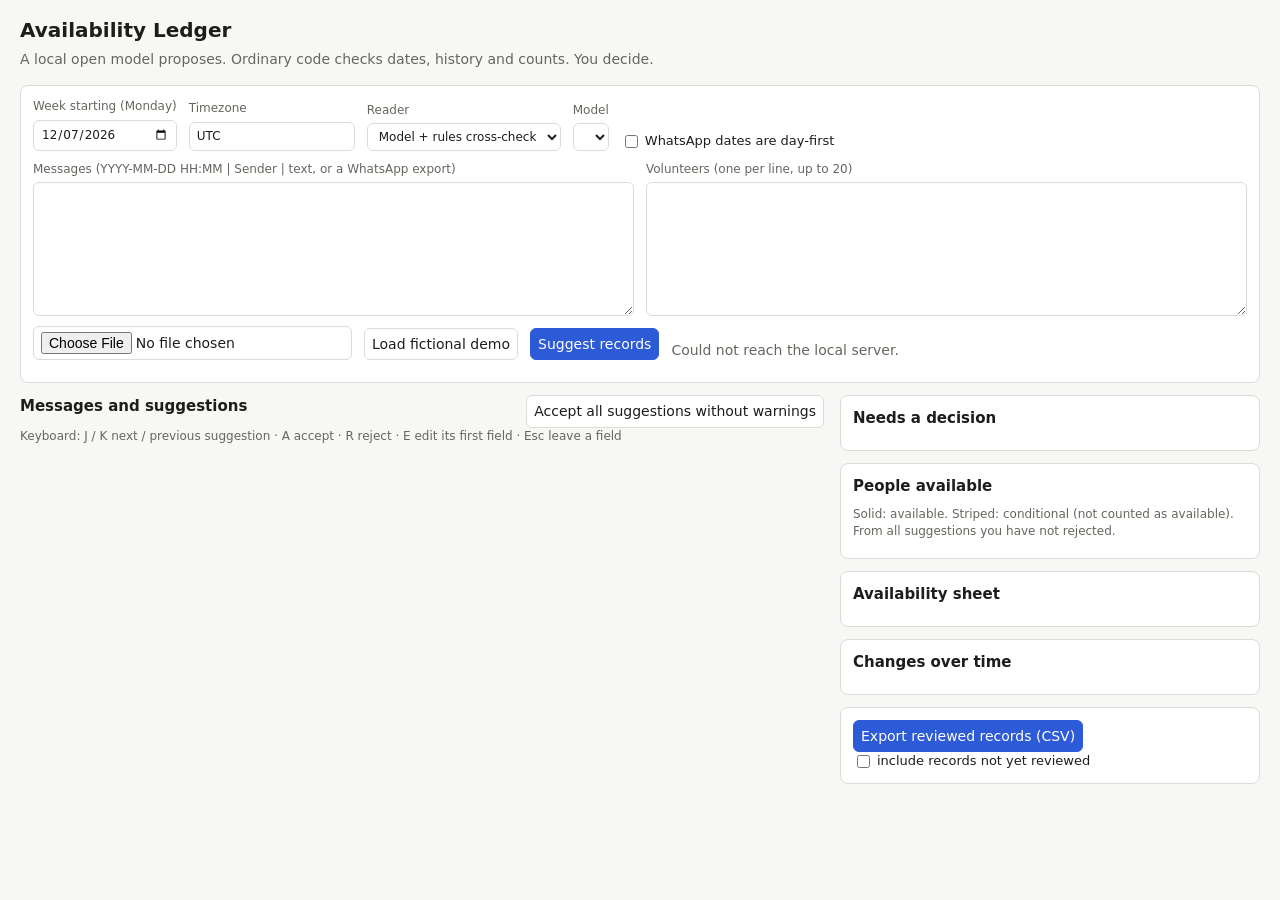
==== ui/index.html @ c76ad6bb "feat(ui): add review page with source quotes, chart, sheet, CSV export and keyboard review" ====
<!doctype html>
<html lang="en">
<head>
<meta charset="utf-8">
<meta name="viewport" content="width=device-width, initial-scale=1">
<title>Availability Ledger</title>
<link rel="icon" href="data:,">
<link rel="stylesheet" href="style.css">
</head>
<body>
<header>
  <h1>Availability Ledger</h1>
  <p>A local open model proposes. Ordinary code checks dates, history and counts. You decide.</p>
</header>

<section id="setup" class="panel">
  <div class="row">
    <label>Week starting (Monday) <input type="date" id="week"></label>
    <label>Timezone <input id="tz" value="America/New_York" size="20"></label>
    <label>Reader
      <select id="extractor">
        <option value="hybrid">Model + rules cross-check</option>
        <option value="model">Model only</option>
        <option value="rules">Rules only</option>
      </select>
    </label>
    <label>Model <select id="model"></select></label>
    <label class="check"><input type="checkbox" id="dayfirst"> WhatsApp dates are day-first</label>
  </div>
  <div class="row grow">
    <label class="grow">Messages (YYYY-MM-DD HH:MM | Sender | text, or a WhatsApp export)
      <textarea id="text" rows="7" spellcheck="false"></textarea></label>
    <label>Volunteers (one per line, up to 20)
      <textarea id="roster" rows="7" spellcheck="false"></textarea></label>
  </div>
  <div class="row">
    <input type="file" id="file" accept=".txt,.csv,text/plain">
    <button id="demo" type="button">Load fictional demo</button>
    <button id="run" type="button" class="primary">Suggest records</button>
    <span id="progress" role="status"></span>
  </div>
</section>

<main id="workspace" hidden>
  <section id="review">
    <div class="review-head">
      <h2>Messages and suggestions</h2>
      <button id="accept-clean" type="button">Accept all suggestions without warnings</button>
    </div>
    <p class="hint" id="keys">Keyboard: J / K next / previous suggestion · A accept · R reject · E edit its first field · Esc leave a field</p>
    <div id="rows"></div>
  </section>
  <aside id="summary">
    <section class="panel">
      <h2>Needs a decision</h2>
      <ul id="issues"></ul>
    </section>
    <section class="panel">
      <h2>People available</h2>
      <p class="hint">Solid: available. Striped: conditional (not counted as available). From all suggestions you have not rejected.</p>
      <div id="chart"></div>
    </section>
    <section class="panel">
      <h2>Availability sheet</h2>
      <div id="sheet"></div>
    </section>
    <section class="panel">
      <h2>Changes over time</h2>
      <ul id="changes"></ul>
    </section>
    <section class="panel">
      <button id="export" type="button" class="primary">Export reviewed records (CSV)</button>
      <label class="check"><input type="checkbox" id="include-pending"> include records not yet reviewed</label>
    </section>
  </aside>
</main>
<script src="app.js"></script>
</body>
</html>
---- ui/style.css ----
:root {
  --bg: #f7f7f5; --panel: #ffffff; --text: #1d1d1b; --muted: #66665f; --line: #dcdcd6;
  --ok: #1f7a4d; --ok-bg: #e3f3ea; --maybe: #9a6400; --maybe-bg: #fdf0d8;
  --no: #a1312a; --no-bg: #f9e3e1; --warn-bg: #fff4c2; --accent: #2d5bd7; --mark: #fff1a8;
}
@media (prefers-color-scheme: dark) {
  :root:not([data-theme="light"]) {
    --bg: #161615; --panel: #20201e; --text: #ececea; --muted: #a3a39c; --line: #3a3a36;
    --ok: #6cd39c; --ok-bg: #1d3a2b; --maybe: #f0b44c; --maybe-bg: #3d2f12;
    --no: #f08a82; --no-bg: #3d1d1a; --warn-bg: #3d3712; --accent: #8aa8ff; --mark: #5a4e10;
  }
}
* { box-sizing: border-box; }
body { margin: 0; background: var(--bg); color: var(--text); font: 14px/1.45 system-ui, -apple-system, sans-serif; }
header { padding: 16px 20px 4px; }
header h1 { margin: 0; font-size: 20px; }
header p { margin: 4px 0 0; color: var(--muted); }
h2 { font-size: 15px; margin: 0 0 8px; }
.panel { background: var(--panel); border: 1px solid var(--line); border-radius: 8px; padding: 12px; margin: 12px 20px; }
#summary .panel { margin: 0 0 12px; }
.row { display: flex; flex-wrap: wrap; gap: 12px; align-items: end; margin-bottom: 10px; }
.row.grow > label { flex: 1 1 260px; }
label { display: flex; flex-direction: column; gap: 4px; color: var(--muted); font-size: 12px; }
label.check { flex-direction: row; align-items: center; color: var(--text); font-size: 13px; }
input, select, textarea, button { font: inherit; color: var(--text); background: var(--panel); border: 1px solid var(--line); border-radius: 6px; padding: 5px 7px; }
textarea { width: 100%; font-family: ui-monospace, Menlo, monospace; font-size: 12px; }
button { cursor: pointer; }
button.primary { background: var(--accent); color: #fff; border-color: var(--accent); }
#progress { color: var(--muted); }
main { display: grid; grid-template-columns: minmax(0, 1fr) minmax(320px, 420px); gap: 16px; padding: 0 20px 40px; }
@media (max-width: 900px) { main { grid-template-columns: 1fr; } }
.review-head { display: flex; justify-content: space-between; align-items: center; gap: 8px; flex-wrap: wrap; }
.msgrow { display: grid; grid-template-columns: minmax(0, 2fr) minmax(0, 3fr); gap: 10px; border-top: 1px solid var(--line); padding: 10px 0; }
@media (max-width: 700px) { .msgrow { grid-template-columns: 1fr; } }
.msg { background: var(--panel); border: 1px solid var(--line); border-radius: 8px; padding: 8px 10px; align-self: start; }
.msg .meta { color: var(--muted); font-size: 12px; }
.msg .body { white-space: pre-wrap; overflow-wrap: anywhere; }
.msg mark { background: var(--mark); color: inherit; border-radius: 3px; padding: 0 1px; }
.cards { display: flex; flex-direction: column; gap: 8px; }
.card { background: var(--panel); border: 1px solid var(--line); border-left: 4px solid var(--line); border-radius: 8px; padding: 8px 10px; }
.card.available { border-left-color: var(--ok); }
.card.conditional { border-left-color: var(--maybe); }
.card.unavailable { border-left-color: var(--no); }
.card.accepted { box-shadow: inset 0 0 0 1px var(--ok); }
.card.rejected, .card.dropped { opacity: 0.55; }
.card.current { outline: 3px solid var(--accent); outline-offset: 2px; }
.msgrow.duplicate .msg { opacity: 0.55; }
.card .fields { display: flex; flex-wrap: wrap; gap: 8px; align-items: end; }
.card .days { display: flex; gap: 4px; flex-wrap: wrap; }
.card .days label { flex-direction: row; align-items: center; gap: 2px; font-size: 12px; color: var(--text); border: 1px solid var(--line); border-radius: 5px; padding: 2px 5px; }
.card .actions { display: flex; gap: 6px; margin-top: 6px; flex-wrap: wrap; align-items: center; }
.badges { display: flex; flex-wrap: wrap; gap: 4px; margin: 6px 0 0; }
.badge { font-size: 11px; border-radius: 10px; padding: 1px 7px; background: var(--warn-bg); }
.badge.info { background: transparent; border: 1px solid var(--line); color: var(--muted); }
.excerpt { font-size: 12px; color: var(--muted); margin-top: 4px; }
.none { color: var(--muted); font-size: 13px; }
#issues, #changes { margin: 0; padding-left: 18px; }
#issues li, #changes li { margin-bottom: 4px; }
#issues a { color: var(--accent); }
.hint { color: var(--muted); font-size: 12px; margin: 0 0 6px; }
table.sheet { border-collapse: collapse; width: 100%; font-size: 12px; }
table.sheet th, table.sheet td { border: 1px solid var(--line); padding: 3px 4px; vertical-align: top; text-align: left; }
.seg { display: block; border-radius: 4px; padding: 0 3px; margin-bottom: 2px; white-space: nowrap; }
.seg.available { background: var(--ok-bg); color: var(--ok); }
.seg.conditional { background: var(--maybe-bg); color: var(--maybe); }
.seg.review { outline: 2px dashed var(--maybe); }
#chart svg { width: 100%; height: auto; display: block; }
#chart .a { fill: var(--ok); }
#chart .c { fill: url(#hatch); }
#chart .axis { fill: var(--muted); font-size: 9px; }
#chart line { stroke: var(--line); }
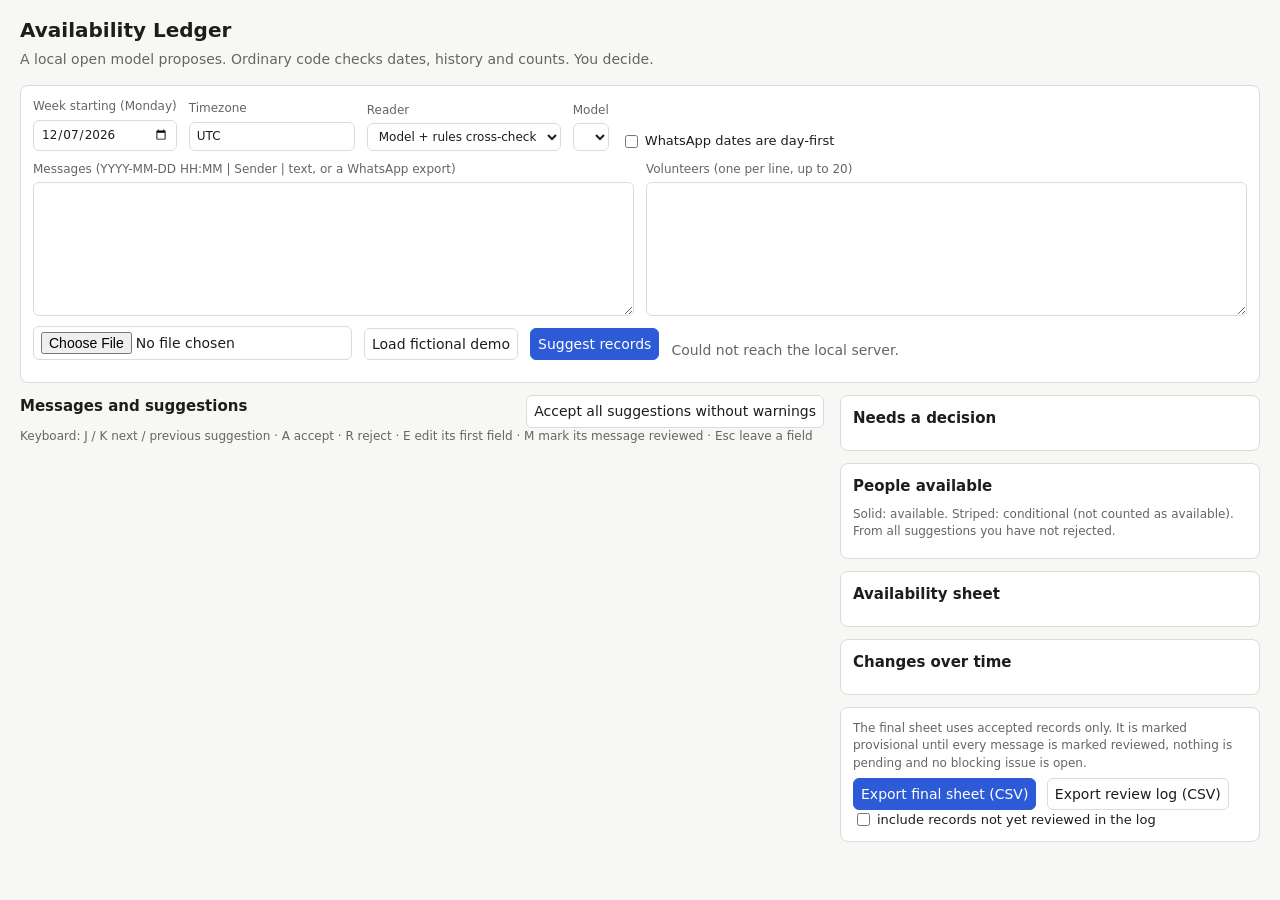
==== commit c1a47977: "feat(ui): final export endpoint, explicit message review, safe reruns and browser regression" ====
--- a/ui/index.html
+++ b/ui/index.html
@@ -47,7 +47,8 @@
       <h2>Messages and suggestions</h2>
       <button id="accept-clean" type="button">Accept all suggestions without warnings</button>
     </div>
-    <p class="hint" id="keys">Keyboard: J / K next / previous suggestion · A accept · R reject · E edit its first field · Esc leave a field</p>
+    <p class="hint" id="keys">Keyboard: J / K next / previous suggestion · A accept · R reject · E edit its first field · M mark its message reviewed · Esc leave a field</p>
+    <p class="hint" id="review-state" role="status"></p>
     <div id="rows"></div>
   </section>
   <aside id="summary">
@@ -69,8 +70,10 @@
       <ul id="changes"></ul>
     </section>
     <section class="panel">
-      <button id="export" type="button" class="primary">Export reviewed records (CSV)</button>
-      <label class="check"><input type="checkbox" id="include-pending"> include records not yet reviewed</label>
+      <p class="hint">The final sheet uses accepted records only. It is marked provisional until every message is marked reviewed, nothing is pending and no blocking issue is open.</p>
+      <button id="export-final" type="button" class="primary">Export final sheet (CSV)</button>
+      <button id="export" type="button">Export review log (CSV)</button>
+      <label class="check"><input type="checkbox" id="include-pending"> include records not yet reviewed in the log</label>
     </section>
   </aside>
 </main>
--- a/ui/style.css
+++ b/ui/style.css
@@ -45,6 +45,9 @@
 .card.rejected, .card.dropped { opacity: 0.55; }
 .card.current { outline: 3px solid var(--accent); outline-offset: 2px; }
 .msgrow.duplicate .msg { opacity: 0.55; }
+.msg-actions { display: flex; gap: 6px; flex-wrap: wrap; margin-top: 8px; }
+.msgrow.reviewed .msg { border-color: var(--ok); }
+#summary .panel button + button { margin-left: 6px; }
 .card .fields { display: flex; flex-wrap: wrap; gap: 8px; align-items: end; }
 .card .days { display: flex; gap: 4px; flex-wrap: wrap; }
 .card .days label { flex-direction: row; align-items: center; gap: 2px; font-size: 12px; color: var(--text); border: 1px solid var(--line); border-radius: 5px; padding: 2px 5px; }
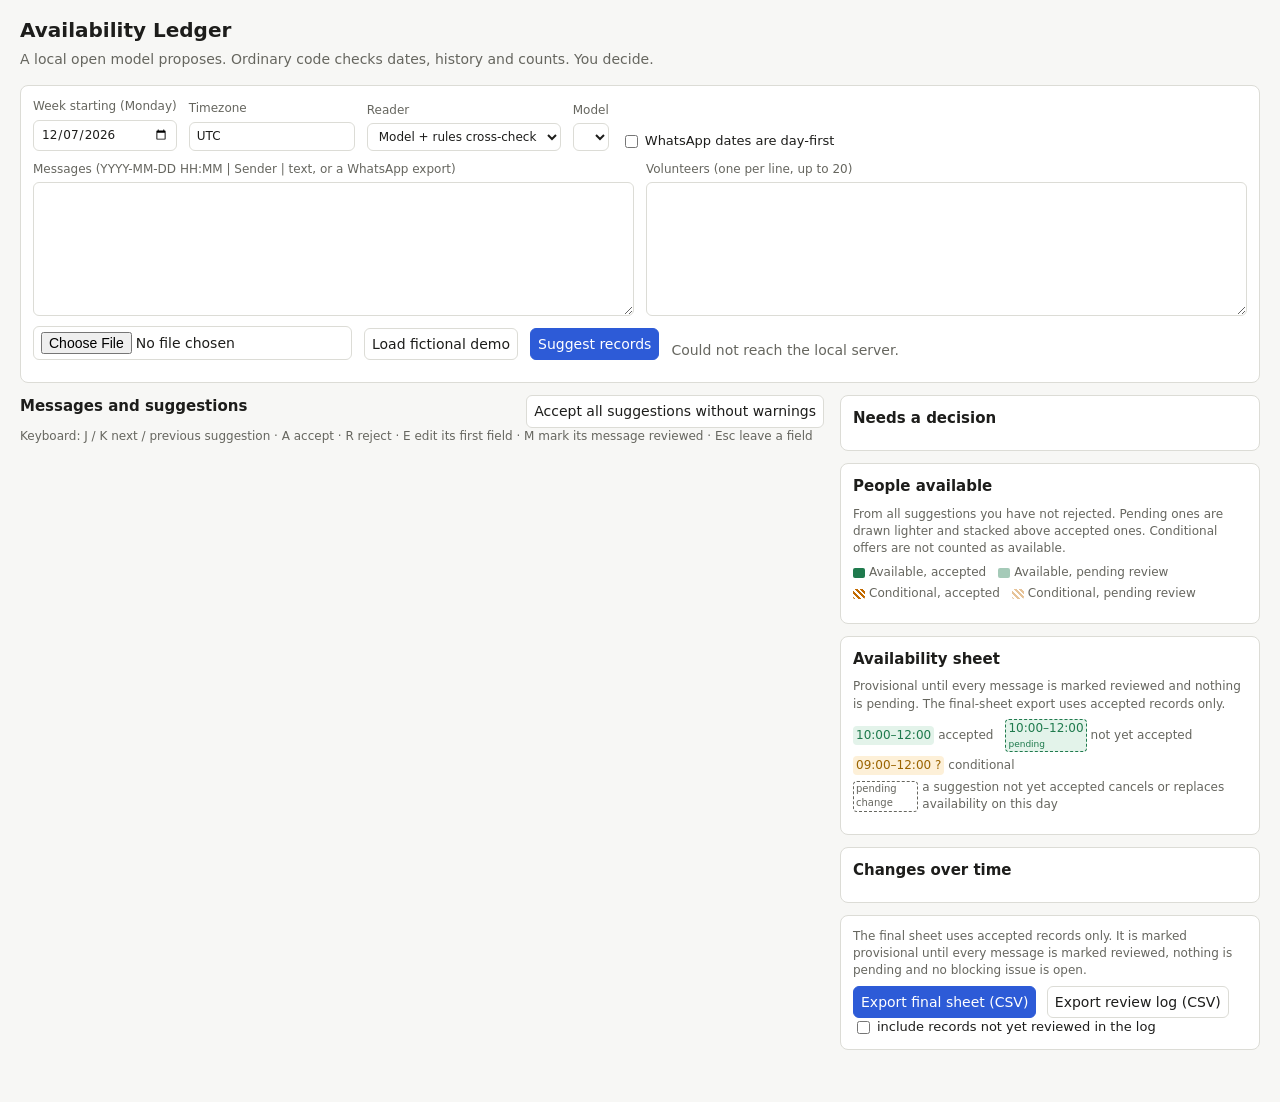
==== commit cc0e4595: "feat(ui): mark provisional vs accepted availability and fit the sheet at any width (UI-05, UI-01)" ====
--- a/ui/index.html
+++ b/ui/index.html
@@ -57,12 +57,23 @@
       <ul id="issues"></ul>
     </section>
     <section class="panel">
-      <h2>People available</h2>
-      <p class="hint">Solid: available. Striped: conditional (not counted as available). From all suggestions you have not rejected.</p>
+      <h2 id="chart-title">People available</h2>
+      <p class="hint">From all suggestions you have not rejected. Pending ones are drawn lighter and stacked above accepted ones. Conditional offers are not counted as available.</p>
+      <div id="chart-legend" class="legend">
+        <span><i class="sw acc-a"></i>Available, accepted</span><span><i class="sw pen-a"></i>Available, pending review</span>
+        <span><i class="sw acc-c"></i>Conditional, accepted</span><span><i class="sw pen-c"></i>Conditional, pending review</span>
+      </div>
       <div id="chart"></div>
     </section>
     <section class="panel">
-      <h2>Availability sheet</h2>
+      <h2 id="sheet-title">Availability sheet</h2>
+      <p class="hint">Provisional until every message is marked reviewed and nothing is pending. The final-sheet export uses accepted records only.</p>
+      <div id="sheet-legend" class="legend">
+        <span><span class="seg available">10:00–12:00</span> accepted</span>
+        <span><span class="seg available pending">10:00–12:00<small>pending</small></span> not yet accepted</span>
+        <span><span class="seg conditional">09:00–12:00 ?</span> conditional</span>
+        <span><span class="pending-change">pending change</span> a suggestion not yet accepted cancels or replaces availability on this day</span>
+      </div>
       <div id="sheet"></div>
     </section>
     <section class="panel">
--- a/ui/style.css
+++ b/ui/style.css
@@ -2,12 +2,14 @@
   --bg: #f7f7f5; --panel: #ffffff; --text: #1d1d1b; --muted: #66665f; --line: #dcdcd6;
   --ok: #1f7a4d; --ok-bg: #e3f3ea; --maybe: #9a6400; --maybe-bg: #fdf0d8;
   --no: #a1312a; --no-bg: #f9e3e1; --warn-bg: #fff4c2; --accent: #2d5bd7; --mark: #fff1a8;
+  --chart-ok: #1f7a4d; --chart-maybe: #c26a00;  /* chart-only pair, validated for colour-blind separation */
 }
 @media (prefers-color-scheme: dark) {
   :root:not([data-theme="light"]) {
     --bg: #161615; --panel: #20201e; --text: #ececea; --muted: #a3a39c; --line: #3a3a36;
     --ok: #6cd39c; --ok-bg: #1d3a2b; --maybe: #f0b44c; --maybe-bg: #3d2f12;
     --no: #f08a82; --no-bg: #3d1d1a; --warn-bg: #3d3712; --accent: #8aa8ff; --mark: #5a4e10;
+    --chart-ok: #2f9a63; --chart-maybe: #c98420;
   }
 }
 * { box-sizing: border-box; }
@@ -47,6 +49,8 @@
 .msgrow.duplicate .msg { opacity: 0.55; }
 .msg-actions { display: flex; gap: 6px; flex-wrap: wrap; margin-top: 8px; }
 .msgrow.reviewed .msg { border-color: var(--ok); }
+.msgrow.failed .msg { border-color: var(--maybe); }
+.failure { background: var(--warn-bg); border-radius: 6px; padding: 6px 8px; font-size: 13px; }
 #summary .panel button + button { margin-left: 6px; }
 .card .fields { display: flex; flex-wrap: wrap; gap: 8px; align-items: end; }
 .card .days { display: flex; gap: 4px; flex-wrap: wrap; }
@@ -61,14 +65,43 @@
 #issues li, #changes li { margin-bottom: 4px; }
 #issues a { color: var(--accent); }
 .hint { color: var(--muted); font-size: 12px; margin: 0 0 6px; }
-table.sheet { border-collapse: collapse; width: 100%; font-size: 12px; }
-table.sheet th, table.sheet td { border: 1px solid var(--line); padding: 3px 4px; vertical-align: top; text-align: left; }
-.seg { display: block; border-radius: 4px; padding: 0 3px; margin-bottom: 2px; white-space: nowrap; }
+#sheet { container-type: inline-size; }
+table.sheet { border-collapse: collapse; width: 100%; table-layout: fixed; font-size: 11px; }
+table.sheet th, table.sheet td { border: 1px solid var(--line); padding: 2px; vertical-align: top; text-align: left; overflow-wrap: anywhere; }
+table.sheet th:first-child { width: 17%; }
+table.sheet .seg small, table.sheet .pending-change { overflow-wrap: normal; }  /* labels wrap between words only */
+.seg { display: block; border-radius: 4px; padding: 0 2px; margin-bottom: 2px; border: 1px solid transparent; }
+.seg .t { white-space: nowrap; }  /* a time never splits; the range may wrap before the dash */
+.seg.pending { background: transparent; border: 1px dashed currentColor; }
+.seg small { display: block; font-size: 9px; }
+/* Narrow sheet (phones): one card per volunteer, listing only the days that have something. */
+@container (max-width: 360px) {
+  table.sheet, table.sheet tbody, table.sheet tr, table.sheet td { display: block; width: auto; }
+  table.sheet tr:first-child { display: none; }
+  table.sheet tr { border: 1px solid var(--line); border-radius: 6px; margin-bottom: 6px; padding: 4px 6px; }
+  table.sheet td { border: 0; padding: 1px 0; font-size: 12px; }
+  table.sheet td:first-child { font-weight: 600; width: auto; }
+  table.sheet td.empty { display: none; }
+  table.sheet td[data-day]::before { content: attr(data-day); color: var(--muted); display: inline-block; width: 4.5em; vertical-align: top; }
+  table.sheet td .seg, table.sheet td .pending-change { display: inline-block; margin: 0 4px 2px 0; }
+  table.sheet .seg small { display: inline; margin-left: 4px; }
+}
+.pending-change { display: block; font-size: 10px; color: var(--muted); border: 1px dashed var(--muted); border-radius: 4px; padding: 0 2px; }
+.legend { display: flex; flex-wrap: wrap; gap: 4px 12px; align-items: center; font-size: 12px; color: var(--muted); margin: 0 0 8px; }
+.legend > span { display: inline-flex; align-items: center; gap: 4px; }
+.legend .seg, .legend .pending-change { display: inline-block; margin: 0; }
+.sw { display: inline-block; width: 12px; height: 10px; border-radius: 2px; }
+.sw.acc-a { background: var(--chart-ok); }
+.sw.pen-a { background: var(--chart-ok); opacity: 0.4; }
+.sw.acc-c, .sw.pen-c { background: repeating-linear-gradient(45deg, var(--chart-maybe) 0 2px, transparent 2px 4px); }
+.sw.pen-c { opacity: 0.4; }
 .seg.available { background: var(--ok-bg); color: var(--ok); }
 .seg.conditional { background: var(--maybe-bg); color: var(--maybe); }
 .seg.review { outline: 2px dashed var(--maybe); }
 #chart svg { width: 100%; height: auto; display: block; }
-#chart .a { fill: var(--ok); }
-#chart .c { fill: url(#hatch); }
+#chart .acc-a { fill: var(--chart-ok); }
+#chart .pen-a { fill: var(--chart-ok); opacity: 0.4; }
+#chart .acc-c { fill: url(#hatch); }
+#chart .pen-c { fill: url(#hatch); opacity: 0.4; }
 #chart .axis { fill: var(--muted); font-size: 9px; }
 #chart line { stroke: var(--line); }
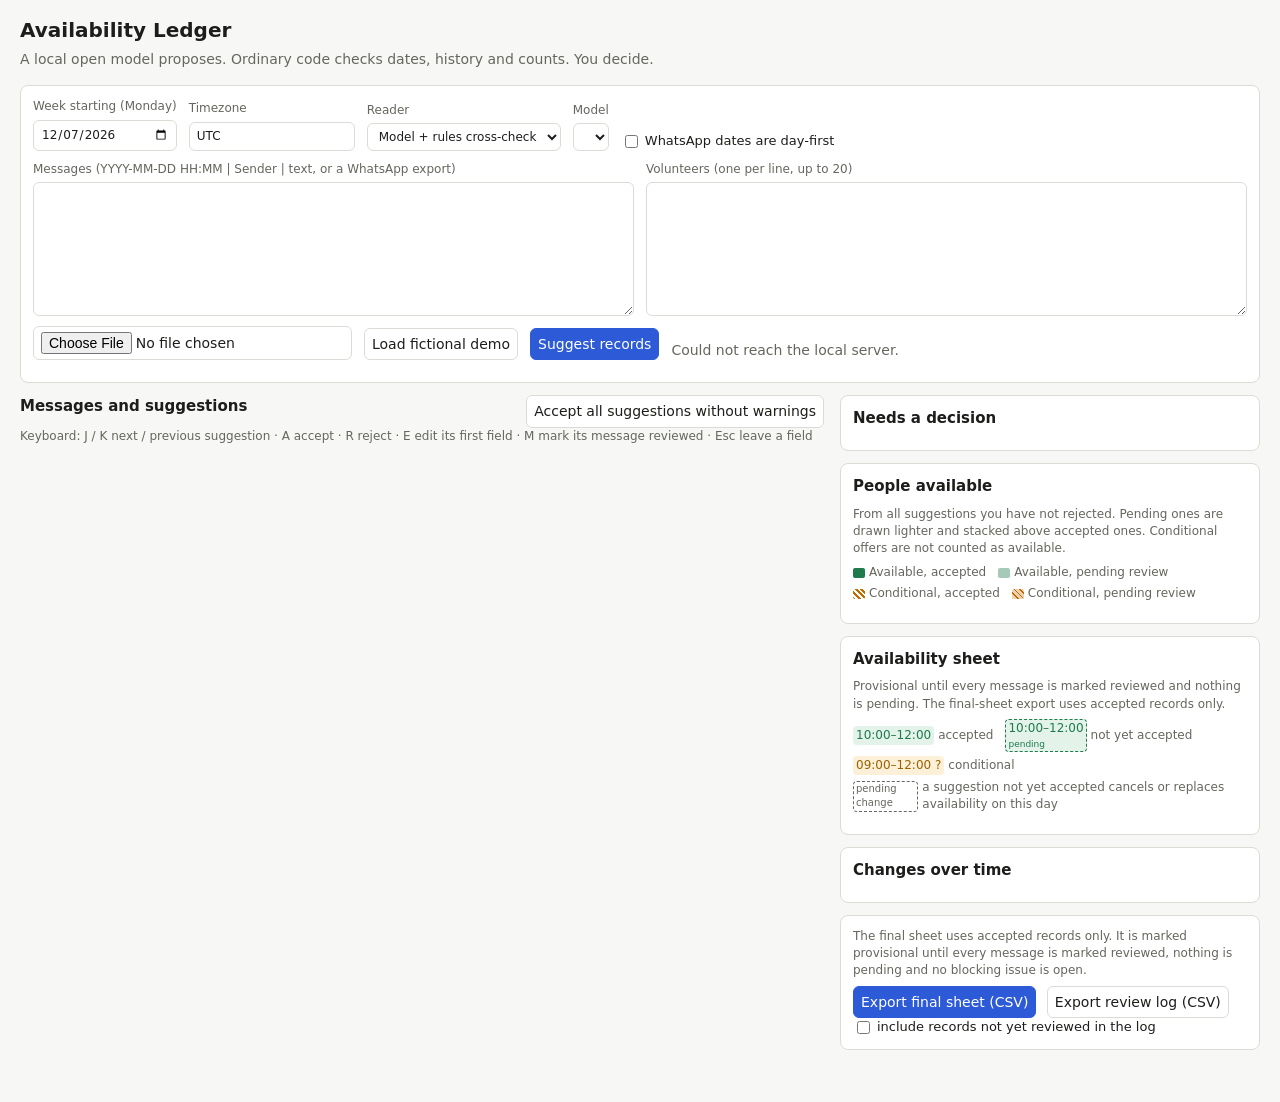
==== commit 96fdfa7a: "feat(demo): read-only hosted replay with saved Gemma outputs (DEP-02, Render)" ====
--- a/ui/index.html
+++ b/ui/index.html
@@ -8,6 +8,8 @@
 <link rel="stylesheet" href="style.css">
 </head>
 <body>
+<div id="replay-banner" class="banner" role="note" hidden>Replay: fictional messages and saved Gemma 4 outputs. To use your own messages,
+  <a href="https://github.com/bipul724/availability-ledger" target="_blank" rel="noopener">run it locally</a> — nothing leaves your machine.</div>
 <header>
   <h1>Availability Ledger</h1>
   <p>A local open model proposes. Ordinary code checks dates, history and counts. You decide.</p>
@@ -25,17 +27,17 @@
       </select>
     </label>
     <label>Model <select id="model"></select></label>
-    <label class="check"><input type="checkbox" id="dayfirst"> WhatsApp dates are day-first</label>
+    <label class="check local-only"><input type="checkbox" id="dayfirst"> WhatsApp dates are day-first</label>
   </div>
-  <div class="row grow">
+  <div class="row grow local-only">
     <label class="grow">Messages (YYYY-MM-DD HH:MM | Sender | text, or a WhatsApp export)
       <textarea id="text" rows="7" spellcheck="false"></textarea></label>
     <label>Volunteers (one per line, up to 20)
       <textarea id="roster" rows="7" spellcheck="false"></textarea></label>
   </div>
   <div class="row">
-    <input type="file" id="file" accept=".txt,.csv,text/plain">
-    <button id="demo" type="button">Load fictional demo</button>
+    <input type="file" id="file" class="local-only" accept=".txt,.csv,text/plain">
+    <button id="demo" type="button" class="local-only">Load fictional demo</button>
     <button id="run" type="button" class="primary">Suggest records</button>
     <span id="progress" role="status"></span>
   </div>
--- a/ui/style.css
+++ b/ui/style.css
@@ -15,6 +15,10 @@
 * { box-sizing: border-box; }
 body { margin: 0; background: var(--bg); color: var(--text); font: 14px/1.45 system-ui, -apple-system, sans-serif; }
 header { padding: 16px 20px 4px; }
+.banner { position: sticky; top: 0; z-index: 10; padding: 8px 20px; background: var(--warn-bg); border-bottom: 1px solid var(--line); font-size: 13px; }
+.banner a { color: var(--accent); }
+.demo .local-only { display: none; }  /* hosted replay (DEP-02): no pasted or uploaded messages */
+input:disabled { color: var(--muted); }
 header h1 { margin: 0; font-size: 20px; }
 header p { margin: 4px 0 0; color: var(--muted); }
 h2 { font-size: 15px; margin: 0 0 8px; }
@@ -93,8 +97,9 @@
 .sw { display: inline-block; width: 12px; height: 10px; border-radius: 2px; }
 .sw.acc-a { background: var(--chart-ok); }
 .sw.pen-a { background: var(--chart-ok); opacity: 0.4; }
-.sw.acc-c, .sw.pen-c { background: repeating-linear-gradient(45deg, var(--chart-maybe) 0 2px, transparent 2px 4px); }
-.sw.pen-c { opacity: 0.4; }
+.sw.acc-c { background: repeating-linear-gradient(45deg, var(--chart-maybe) 0 2px, transparent 2px 4px); }
+.sw.pen-c { background: repeating-linear-gradient(45deg, var(--chart-maybe) 0 1px, transparent 1px 4px),
+  color-mix(in srgb, var(--chart-maybe) 30%, transparent); }
 .seg.available { background: var(--ok-bg); color: var(--ok); }
 .seg.conditional { background: var(--maybe-bg); color: var(--maybe); }
 .seg.review { outline: 2px dashed var(--maybe); }
@@ -102,6 +107,6 @@
 #chart .acc-a { fill: var(--chart-ok); }
 #chart .pen-a { fill: var(--chart-ok); opacity: 0.4; }
 #chart .acc-c { fill: url(#hatch); }
-#chart .pen-c { fill: url(#hatch); opacity: 0.4; }
+#chart .pen-c { fill: url(#hatch-pending); }  /* tint + thin full-strength stripes: visible in both modes (UI-07) */
 #chart .axis { fill: var(--muted); font-size: 9px; }
-#chart line { stroke: var(--line); }
+#chart line.grid { stroke: var(--line); }  /* gridlines only; the hatch patterns colour their own stripes */
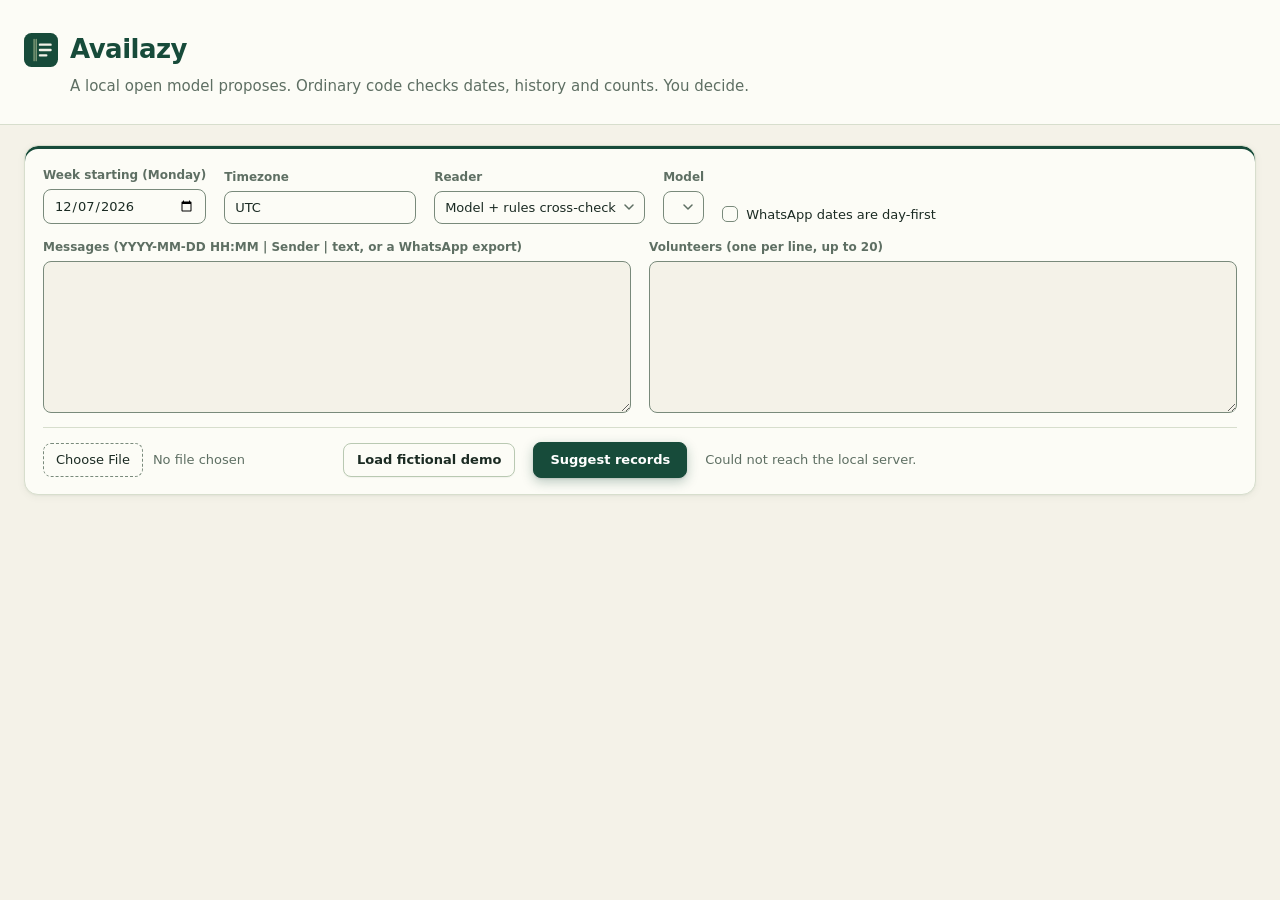
==== commit 2a470b40: "made the landing page , docs page and the main app page" ====
--- a/ui/index.html
+++ b/ui/index.html
@@ -3,15 +3,16 @@
 <head>
 <meta charset="utf-8">
 <meta name="viewport" content="width=device-width, initial-scale=1">
-<title>Availability Ledger</title>
-<link rel="icon" href="data:,">
+<title>Availazy</title>
+<meta name="theme-color" content="#f4f2e8">
+<link rel="icon" href="data:image/svg+xml,%3Csvg xmlns='http://www.w3.org/2000/svg' viewBox='0 0 32 32'%3E%3Crect width='32' height='32' rx='7' fill='%23174b3a'/%3E%3Cpath d='M9.5 6v20M11.5 6v20' stroke='%238aa47f' stroke-width='1.2'/%3E%3Cpath d='M15 11h10M15 16h10M15 21h6' stroke='%23f4f2e8' stroke-width='2.2' stroke-linecap='round'/%3E%3C/svg%3E">
 <link rel="stylesheet" href="style.css">
 </head>
 <body>
 <div id="replay-banner" class="banner" role="note" hidden>Replay: fictional messages and saved Gemma 4 outputs. To use your own messages,
   <a href="https://github.com/bipul724/availability-ledger" target="_blank" rel="noopener">run it locally</a> — nothing leaves your machine.</div>
 <header>
-  <h1>Availability Ledger</h1>
+  <h1><svg class="glyph" viewBox="0 0 32 32" aria-hidden="true"><rect width="32" height="32" rx="7"/><path class="g-margin" d="M9.5 6v20M11.5 6v20"/><path class="g-rule" d="M15 11h10M15 16h10M15 21h6"/></svg><a href="/" title="About Availazy">Availazy</a></h1>
   <p>A local open model proposes. Ordinary code checks dates, history and counts. You decide.</p>
 </header>
 
--- a/ui/style.css
+++ b/ui/style.css
@@ -1,77 +1,182 @@
+/* Forest & Parchment palette (UI-13), shared with the landing page: parchment page, warm-white panels, white message
+   bubbles, forest-green actions (--accent) separate from body ink (--text), sage quote highlights. Status colours keep a
+   text value (--ok, --maybe, --no) and a border/accent value; red is reserved for cancellations, rejects and errors. */
 :root {
-  --bg: #f7f7f5; --panel: #ffffff; --text: #1d1d1b; --muted: #66665f; --line: #dcdcd6;
-  --ok: #1f7a4d; --ok-bg: #e3f3ea; --maybe: #9a6400; --maybe-bg: #fdf0d8;
-  --no: #a1312a; --no-bg: #f9e3e1; --warn-bg: #fff4c2; --accent: #2d5bd7; --mark: #fff1a8;
-  --chart-ok: #1f7a4d; --chart-maybe: #c26a00;  /* chart-only pair, validated for colour-blind separation */
-}
-@media (prefers-color-scheme: dark) {
-  :root:not([data-theme="light"]) {
-    --bg: #161615; --panel: #20201e; --text: #ececea; --muted: #a3a39c; --line: #3a3a36;
-    --ok: #6cd39c; --ok-bg: #1d3a2b; --maybe: #f0b44c; --maybe-bg: #3d2f12;
-    --no: #f08a82; --no-bg: #3d1d1a; --warn-bg: #3d3712; --accent: #8aa8ff; --mark: #5a4e10;
-    --chart-ok: #2f9a63; --chart-maybe: #c98420;
-  }
+  --bg: #f4f2e8; --panel: #fcfcf6; --bubble: #ffffff; --wash: #e8eedb; --text: #1b2b23; --muted: #5e6f63;
+  --line: #d7decd; --line-strong: #b9c9b2;
+  --control: color-mix(in srgb, var(--muted) 70%, var(--line-strong));  /* form-control edges, >= 3:1 on the panel */
+  --ok: #1a6040; --ok-accent: #1f704b; --ok-bg: #e1efe4;
+  --maybe: #80500c; --maybe-accent: #a85f0a; --maybe-bg: #f8ebcf;
+  --no: #af3542; --no-bg: #f8e2e4;
+  --accent: #174b3a; --on-accent: #ffffff; --accent-hover: color-mix(in srgb, var(--accent) 84%, #000);
+  --mark: #dbe7c9;
+  --chart-ok: #23784f; --chart-maybe: #b46a12;  /* chart-only pair; >= 3:1 on the panel, colour-blind separation checked */
+  --glyph-bg: #174b3a; --glyph-margin: #8aa47f; --glyph-rule: #f4f2e8;  /* the ledger mark */
+  --hover: var(--wash); --sunken: var(--bg); --accent-soft: var(--wash);
+  --shadow: 0 1px 2px rgb(25 50 35 / 0.04), 0 2px 8px rgb(25 50 35 / 0.05);
+  --shadow-lift: 0 2px 4px rgb(25 50 35 / 0.06), 0 8px 24px rgb(25 50 35 / 0.08);
+  --ring: 0 0 0 3px color-mix(in srgb, var(--accent) 22%, transparent);
+  --chev: url("data:image/svg+xml,%3Csvg xmlns='http://www.w3.org/2000/svg' width='10' height='6' viewBox='0 0 10 6'%3E%3Cpath d='M1 1l4 4 4-4' fill='none' stroke='%235e6f63' stroke-width='1.5' stroke-linecap='round' stroke-linejoin='round'/%3E%3C/svg%3E");
+  --tick: url("data:image/svg+xml,%3Csvg xmlns='http://www.w3.org/2000/svg' viewBox='0 0 12 12'%3E%3Cpath d='M2.5 6.2l2.3 2.3 4.7-4.9' fill='none' stroke='white' stroke-width='1.8' stroke-linecap='round' stroke-linejoin='round'/%3E%3C/svg%3E");
+  color-scheme: light;  /* light only, whatever the OS or browser prefers (UI-14, D-36) */
 }
 * { box-sizing: border-box; }
-body { margin: 0; background: var(--bg); color: var(--text); font: 14px/1.45 system-ui, -apple-system, sans-serif; }
-header { padding: 16px 20px 4px; }
-.banner { position: sticky; top: 0; z-index: 10; padding: 8px 20px; background: var(--warn-bg); border-bottom: 1px solid var(--line); font-size: 13px; }
-.banner a { color: var(--accent); }
+[hidden] { display: none !important; }  /* `main { display: grid }` would otherwise show the workspace before a run */
+body { margin: 0; background: var(--bg); color: var(--text); font: 14px/1.5 system-ui, -apple-system, "Segoe UI", sans-serif; -webkit-font-smoothing: antialiased; }
+a { color: var(--accent); text-underline-offset: 2px; }
+:focus-visible { outline: 2px solid var(--accent); outline-offset: 2px; }
+@media (prefers-reduced-motion: reduce) { * { transition: none !important; } }
+
+/* ------------------------------------------------------------ header, banner, setup */
+header { padding: 30px 24px 26px; border-bottom: 1px solid var(--line); background: var(--panel); }
+header h1 { margin: 0; font-size: 26px; font-weight: 750; letter-spacing: -0.02em; display: flex; align-items: center; gap: 12px; }
+header .glyph { width: 34px; height: 34px; flex: none; fill: none; stroke-linecap: round; }  /* same ledger mark as the landing page (UI-09) */
+header .glyph rect { fill: var(--glyph-bg); }
+header .glyph .g-margin { stroke: var(--glyph-margin); stroke-width: 1.2; }
+header .glyph .g-rule { stroke: var(--glyph-rule); stroke-width: 2.2; }
+header h1 a { color: var(--accent); text-decoration: none; }  /* back to the landing page (UI-09) */
+header h1 a:hover { text-decoration: underline; text-decoration-thickness: 2px; }
+header p { margin: 6px 0 0 46px; color: var(--muted); font-size: 15px; }
+@media (max-width: 600px) { header { padding: 22px 16px 18px; } header h1 { font-size: 22px; } header p { margin-left: 0; } }
+.banner { position: sticky; top: 0; z-index: 10; padding: 9px 24px; background: var(--maybe-bg); border-bottom: 1px solid color-mix(in srgb, var(--maybe-accent) 35%, var(--line)); font-size: 13px; }
 .demo .local-only { display: none; }  /* hosted replay (DEP-02): no pasted or uploaded messages */
-input:disabled { color: var(--muted); }
-header h1 { margin: 0; font-size: 20px; }
-header p { margin: 4px 0 0; color: var(--muted); }
-h2 { font-size: 15px; margin: 0 0 8px; }
-.panel { background: var(--panel); border: 1px solid var(--line); border-radius: 8px; padding: 12px; margin: 12px 20px; }
-#summary .panel { margin: 0 0 12px; }
-.row { display: flex; flex-wrap: wrap; gap: 12px; align-items: end; margin-bottom: 10px; }
+h2 { font-size: 15px; font-weight: 650; margin: 0 0 10px; letter-spacing: -0.01em; }
+.panel { background: var(--panel); border: 1px solid var(--line); border-radius: 14px; padding: 16px 18px; margin: 20px 24px; box-shadow: var(--shadow); }
+#summary .panel { margin: 0 0 14px; padding: 12px; }  /* the sheet needs the width (UI-01) */
+#setup { padding-top: 20px; box-shadow: inset 0 3px 0 var(--accent), var(--shadow); }
+.row { display: flex; flex-wrap: wrap; gap: 14px 18px; align-items: end; margin-bottom: 14px; }
+.row:last-child { margin-bottom: 0; }
 .row.grow > label { flex: 1 1 260px; }
-label { display: flex; flex-direction: column; gap: 4px; color: var(--muted); font-size: 12px; }
-label.check { flex-direction: row; align-items: center; color: var(--text); font-size: 13px; }
-input, select, textarea, button { font: inherit; color: var(--text); background: var(--panel); border: 1px solid var(--line); border-radius: 6px; padding: 5px 7px; }
-textarea { width: 100%; font-family: ui-monospace, Menlo, monospace; font-size: 12px; }
-button { cursor: pointer; }
-button.primary { background: var(--accent); color: #fff; border-color: var(--accent); }
-#progress { color: var(--muted); }
-main { display: grid; grid-template-columns: minmax(0, 1fr) minmax(320px, 420px); gap: 16px; padding: 0 20px 40px; }
+#setup .row:last-child { padding-top: 14px; border-top: 1px solid var(--line); align-items: center; }
+
+/* ------------------------------------------------------------ controls */
+label { display: flex; flex-direction: column; gap: 5px; color: var(--muted); font-size: 12px; font-weight: 550; }
+label.check { flex-direction: row; align-items: center; gap: 8px; color: var(--text); font-size: 13px; font-weight: 400; cursor: pointer; }
+input, select, textarea, button { font: inherit; font-size: 13px; color: var(--text); background: var(--panel); border: 1px solid var(--line-strong); border-radius: 8px; padding: 6px 10px; }
+input, select, textarea { border-color: var(--control); }
+input, select, textarea { font-weight: 400; transition: border-color 0.15s, box-shadow 0.15s; }  /* not the label's weight */
+input:hover, select:hover, textarea:hover { border-color: var(--muted); }
+input:focus, select:focus, textarea:focus { outline: none; border-color: var(--accent); box-shadow: var(--ring); }
+input:disabled { color: var(--muted); background: var(--sunken); border-color: var(--line); }
+select { appearance: none; padding-right: 28px; background: var(--panel) var(--chev) no-repeat right 10px center; cursor: pointer; }
+input[type="checkbox"] { appearance: none; flex: none; width: 16px; height: 16px; margin: 0; padding: 0; border: 1.5px solid var(--control);
+  border-radius: 5px; background: var(--panel) center / 12px no-repeat; cursor: pointer; transition: background-color 0.12s, border-color 0.12s; }
+input[type="checkbox"]:checked { background-color: var(--accent); background-image: var(--tick); border-color: var(--accent); }
+input[type="checkbox"]:focus-visible { outline: 2px solid var(--accent); outline-offset: 2px; box-shadow: none; }
+textarea { width: 100%; font-family: ui-monospace, "SF Mono", Menlo, monospace; font-size: 12px; line-height: 1.55; background: var(--sunken); resize: vertical; padding: 10px 12px; }
+input[type="file"] { border: 0; padding: 0; background: transparent; color: var(--muted); }
+input[type="file"]:focus { box-shadow: none; }
+input[type="file"]:focus-visible { outline: 2px solid var(--accent); outline-offset: 2px; border-radius: 8px; }
+input[type="file"]::file-selector-button { font: inherit; color: var(--text); background: var(--panel); border: 1px dashed var(--control);
+  border-radius: 8px; padding: 6px 12px; margin-right: 10px; cursor: pointer; }
+input[type="file"]::file-selector-button:hover { border-color: var(--accent); color: var(--accent); }
+button { cursor: pointer; padding: 6px 13px; font-weight: 550; box-shadow: 0 1px 1px rgb(25 50 35 / 0.04);
+  transition: background-color 0.15s, border-color 0.15s, box-shadow 0.15s, transform 0.15s; }
+button:hover { background: var(--hover); border-color: var(--muted); }
+button:active { transform: translateY(1px); }
+button:disabled { cursor: progress; opacity: 0.6; transform: none; }
+button.primary { color: var(--on-accent); background: var(--accent); border-color: var(--accent); padding: 7px 16px;
+  box-shadow: 0 1px 2px rgb(16 24 40 / 0.1), 0 4px 12px color-mix(in srgb, var(--accent) 28%, transparent); }
+button.primary:hover { background: var(--accent-hover); border-color: var(--accent-hover);
+  box-shadow: 0 1px 2px rgb(16 24 40 / 0.1), 0 6px 16px color-mix(in srgb, var(--accent) 35%, transparent); }
+#progress { color: var(--muted); font-size: 13px; }
+
+/* ------------------------------------------------------------ workspace */
+/* 432 px = the former 420 px column plus the summary's scrollbar, so the sheet keeps its width (UI-01) */
+main { display: grid; grid-template-columns: minmax(0, 1fr) minmax(320px, 432px); gap: 24px; padding: 0 24px 48px; align-items: start; }
+@media (min-width: 901px) {  /* the summary stays beside the messages while reviewing a long week */
+  #summary { position: sticky; top: 16px; max-height: calc(100vh - 32px); overflow-y: auto; overscroll-behavior: contain; scrollbar-width: thin; }
+  .demo #summary { top: 56px; max-height: calc(100vh - 72px); }  /* below the replay banner */
+}
 @media (max-width: 900px) { main { grid-template-columns: 1fr; } }
-.review-head { display: flex; justify-content: space-between; align-items: center; gap: 8px; flex-wrap: wrap; }
-.msgrow { display: grid; grid-template-columns: minmax(0, 2fr) minmax(0, 3fr); gap: 10px; border-top: 1px solid var(--line); padding: 10px 0; }
+@media (max-width: 600px) { .panel { margin: 16px; } main { padding: 0 16px 40px; } }
+.review-head { display: flex; justify-content: space-between; align-items: center; gap: 10px; flex-wrap: wrap; margin: 4px 0 8px; }
+.review-head h2 { margin: 0; font-size: 19px; font-weight: 700; }
+#keys { margin-bottom: 6px; }
+#review-state { color: var(--text); font-size: 13px; background: var(--accent-soft); border: 1px solid color-mix(in srgb, var(--accent) 25%, var(--line));
+  border-radius: 10px; padding: 8px 12px; margin: 10px 0 6px; }
+#review-state:empty { display: none; }
+
+/* ------------------------------------------------------------ messages and suggestion cards */
+.msgrow { display: grid; grid-template-columns: minmax(0, 2fr) minmax(0, 3fr); gap: 14px; border-top: 1px solid var(--line); padding: 18px 0; }
 @media (max-width: 700px) { .msgrow { grid-template-columns: 1fr; } }
-.msg { background: var(--panel); border: 1px solid var(--line); border-radius: 8px; padding: 8px 10px; align-self: start; }
-.msg .meta { color: var(--muted); font-size: 12px; }
-.msg .body { white-space: pre-wrap; overflow-wrap: anywhere; }
-.msg mark { background: var(--mark); color: inherit; border-radius: 3px; padding: 0 1px; }
-.cards { display: flex; flex-direction: column; gap: 8px; }
-.card { background: var(--panel); border: 1px solid var(--line); border-left: 4px solid var(--line); border-radius: 8px; padding: 8px 10px; }
-.card.available { border-left-color: var(--ok); }
-.card.conditional { border-left-color: var(--maybe); }
+.msg { background: var(--bubble); border: 1px solid var(--line); border-radius: 4px 16px 16px 16px;
+  padding: 12px 14px; align-self: start; box-shadow: var(--shadow); }
+.msg .meta { color: var(--muted); font-size: 12px; margin-bottom: 6px; font-variant-numeric: tabular-nums; }
+.msg .meta strong { color: var(--text); font-weight: 650; }
+.msg .body { white-space: pre-wrap; overflow-wrap: anywhere; font-size: 14.5px; }
+.msg mark { background: var(--mark); color: inherit; border-radius: 3px; padding: 0 2px; box-shadow: inset 0 -2px 0 color-mix(in srgb, var(--ok-accent) 40%, transparent); }
+.cards { display: flex; flex-direction: column; gap: 10px; }
+.cards > div:last-child > button[data-act="add"] { border-style: dashed; color: var(--muted); background: transparent; box-shadow: none; }
+.cards > div:last-child > button[data-act="add"]:hover { color: var(--accent); border-color: var(--accent); background: var(--accent-soft); }
+.card { background: var(--panel); border: 1px solid var(--line); border-left: 4px solid var(--line); border-radius: 12px; padding: 12px;
+  box-shadow: var(--shadow); transition: box-shadow 0.15s, border-color 0.15s; }
+.card:hover { box-shadow: var(--shadow-lift); }
+.card.available { border-left-color: var(--ok-accent); }
+.card.conditional { border-left-color: var(--maybe-accent); }
 .card.unavailable { border-left-color: var(--no); }
-.card.accepted { box-shadow: inset 0 0 0 1px var(--ok); }
+.card.accepted { box-shadow: inset 0 0 0 1px var(--ok-accent), var(--shadow); background: color-mix(in srgb, var(--ok-bg) 40%, var(--panel)); }
 .card.rejected, .card.dropped { opacity: 0.55; }
-.card.current { outline: 3px solid var(--accent); outline-offset: 2px; }
+.card.current { outline: 2px solid var(--accent); outline-offset: 3px; box-shadow: var(--ring), var(--shadow-lift); }
 .msgrow.duplicate .msg { opacity: 0.55; }
-.msg-actions { display: flex; gap: 6px; flex-wrap: wrap; margin-top: 8px; }
-.msgrow.reviewed .msg { border-color: var(--ok); }
-.msgrow.failed .msg { border-color: var(--maybe); }
-.failure { background: var(--warn-bg); border-radius: 6px; padding: 6px 8px; font-size: 13px; }
+.msg-actions { display: flex; gap: 6px; flex-wrap: wrap; margin-top: 12px; }
+.msg-actions button[aria-pressed="true"] { background: var(--ok-bg); color: var(--ok); border-color: var(--ok-accent); }
+.msgrow.reviewed .msg { border-color: var(--ok-accent); background: color-mix(in srgb, var(--ok-bg) 30%, var(--panel)); }
+.msgrow.failed .msg { border-color: var(--maybe-accent); }
+.failure { background: var(--maybe-bg); border-left: 4px solid var(--maybe-accent); border-radius: 8px; padding: 10px 12px; font-size: 13px; }
 #summary .panel button + button { margin-left: 6px; }
 .card .fields { display: flex; flex-wrap: wrap; gap: 8px; align-items: end; }
-.card .days { display: flex; gap: 4px; flex-wrap: wrap; }
-.card .days label { flex-direction: row; align-items: center; gap: 2px; font-size: 12px; color: var(--text); border: 1px solid var(--line); border-radius: 5px; padding: 2px 5px; }
-.card .actions { display: flex; gap: 6px; margin-top: 6px; flex-wrap: wrap; align-items: center; }
-.badges { display: flex; flex-wrap: wrap; gap: 4px; margin: 6px 0 0; }
-.badge { font-size: 11px; border-radius: 10px; padding: 1px 7px; background: var(--warn-bg); }
+.card .fields label { font-size: 11px; letter-spacing: 0.02em; }
+.card .fields input, .card .fields select { padding-top: 4px; padding-bottom: 4px; padding-left: 8px; }
+.card .fields select { padding-right: 24px; background-position: right 8px center; }
+.card .fields input[type="time"] { padding-left: 6px; padding-right: 4px; }
+.card .days { display: flex; gap: 4px; flex-wrap: wrap; margin-top: 10px; }
+.card .days label { flex-direction: row; align-items: center; gap: 4px; font-size: 12px; font-weight: 500; letter-spacing: 0; color: var(--text);
+  border: 1px solid var(--line); border-radius: 999px; padding: 2px 7px 2px 3px; cursor: pointer; background: var(--panel); transition: background-color 0.12s, border-color 0.12s; }
+.card .days label:hover { border-color: var(--line-strong); }
+.card .days input[type="checkbox"] { width: 13px; height: 13px; border-radius: 50%; background-size: 10px; }
+.card .days label:has(input:checked) { background: var(--accent-soft); border-color: var(--accent); color: var(--accent); font-weight: 650; }
+.card .actions { display: flex; gap: 6px; margin-top: 12px; flex-wrap: wrap; align-items: center; }
+.card .actions button[data-act="accept"] { color: var(--ok); border-color: color-mix(in srgb, var(--ok-accent) 50%, var(--line)); }
+.card .actions button[data-act="accept"]:hover { background: var(--ok-bg); border-color: var(--ok-accent); }
+.card .actions button[data-act="reject"] { color: var(--no); border-color: color-mix(in srgb, var(--no) 40%, var(--line)); }
+.card .actions button[data-act="reject"]:hover { background: var(--no-bg); border-color: var(--no); }
+.card.accepted .actions button[data-act="accept"] { background: var(--ok-accent); color: var(--panel); border-color: var(--ok-accent); }
+.card.rejected .actions button[data-act="reject"] { background: var(--no-bg); border-color: var(--no); }
+.card .actions button[data-act="reset"] { margin-left: auto; color: var(--muted); border-color: transparent; background: transparent; box-shadow: none; }
+.card .actions button[data-act="reset"]:hover { color: var(--text); background: var(--hover); }
+.badges { display: flex; flex-wrap: wrap; gap: 5px; margin: 8px 0 0; }
+.badges:empty { display: none; }
+.badge { display: inline-flex; align-items: center; gap: 5px; font-size: 11px; font-weight: 500; border-radius: 999px; padding: 2px 9px;
+  background: var(--maybe-bg); border: 1px solid color-mix(in srgb, var(--maybe-accent) 30%, transparent); }
+.badge:not(.info)::before { content: ""; width: 6px; height: 6px; border-radius: 50%; background: var(--maybe-accent); flex: none; }
 .badge.info { background: transparent; border: 1px solid var(--line); color: var(--muted); }
-.excerpt { font-size: 12px; color: var(--muted); margin-top: 4px; }
-.none { color: var(--muted); font-size: 13px; }
-#issues, #changes { margin: 0; padding-left: 18px; }
-#issues li, #changes li { margin-bottom: 4px; }
-#issues a { color: var(--accent); }
-.hint { color: var(--muted); font-size: 12px; margin: 0 0 6px; }
+.excerpt { font-size: 12px; color: var(--muted); margin-top: 8px; }
+.none { color: var(--muted); font-size: 13px; padding: 4px 0; font-style: italic; }
+
+/* ------------------------------------------------------------ summary */
+#summary .panel > h2 { display: flex; align-items: center; gap: 8px; }
+#summary .panel > h2::before { content: ""; width: 8px; height: 8px; border-radius: 3px; flex: none; background: var(--accent); }
+#summary .panel:has(#issues) > h2::before { background: var(--maybe-accent); }
+#summary .panel:has(#chart) > h2::before { background: var(--chart-ok); }
+#summary .panel:has(#changes) > h2::before { background: var(--muted); }
+#issues, #changes { margin: 0; padding: 0; list-style: none; }
+#issues li { margin-bottom: 6px; padding: 8px 10px; border-radius: 8px; font-size: 13px;
+  background: color-mix(in srgb, var(--maybe-bg) 55%, var(--panel)); border-left: 3px solid var(--maybe-accent); }
+#issues li:not(:has(a)) { background: var(--ok-bg); border-left-color: var(--ok-accent); color: var(--ok); }  /* "Nothing open." */
+#issues a, #changes a { font-weight: 600; font-variant-numeric: tabular-nums; }
+.issue-kind { color: var(--maybe); }
+#changes li { position: relative; margin: 0; padding: 0 0 10px 18px; font-size: 13px; border-left: 2px solid var(--line); margin-left: 4px; }
+#changes li:last-child { padding-bottom: 0; border-left-color: transparent; }
+#changes li::before { content: ""; position: absolute; left: -6px; top: 5px; width: 10px; height: 10px; border-radius: 50%;
+  background: var(--panel); border: 2px solid var(--accent); }
+#changes li:not(:has(a))::before { border-color: var(--line-strong); }
+.hint { color: var(--muted); font-size: 12px; margin: 0 0 8px; }
 #sheet { container-type: inline-size; }
 table.sheet { border-collapse: collapse; width: 100%; table-layout: fixed; font-size: 11px; }
 table.sheet th, table.sheet td { border: 1px solid var(--line); padding: 2px; vertical-align: top; text-align: left; overflow-wrap: anywhere; }
+table.sheet th { background: var(--sunken); color: var(--muted); font-weight: 600; }
+table.sheet td:first-child { font-weight: 500; }
 table.sheet th:first-child { width: 17%; }
 table.sheet .seg small, table.sheet .pending-change { overflow-wrap: normal; }  /* labels wrap between words only */
 .seg { display: block; border-radius: 4px; padding: 0 2px; margin-bottom: 2px; border: 1px solid transparent; }
@@ -91,7 +196,7 @@
   table.sheet .seg small { display: inline; margin-left: 4px; }
 }
 .pending-change { display: block; font-size: 10px; color: var(--muted); border: 1px dashed var(--muted); border-radius: 4px; padding: 0 2px; }
-.legend { display: flex; flex-wrap: wrap; gap: 4px 12px; align-items: center; font-size: 12px; color: var(--muted); margin: 0 0 8px; }
+.legend { display: flex; flex-wrap: wrap; gap: 4px 12px; align-items: center; font-size: 12px; color: var(--muted); margin: 0 0 10px; }
 .legend > span { display: inline-flex; align-items: center; gap: 4px; }
 .legend .seg, .legend .pending-change { display: inline-block; margin: 0; }
 .sw { display: inline-block; width: 12px; height: 10px; border-radius: 2px; }
@@ -102,7 +207,7 @@
   color-mix(in srgb, var(--chart-maybe) 30%, transparent); }
 .seg.available { background: var(--ok-bg); color: var(--ok); }
 .seg.conditional { background: var(--maybe-bg); color: var(--maybe); }
-.seg.review { outline: 2px dashed var(--maybe); }
+.seg.review { outline: 2px dashed var(--maybe-accent); }
 #chart svg { width: 100%; height: auto; display: block; }
 #chart .acc-a { fill: var(--chart-ok); }
 #chart .pen-a { fill: var(--chart-ok); opacity: 0.4; }
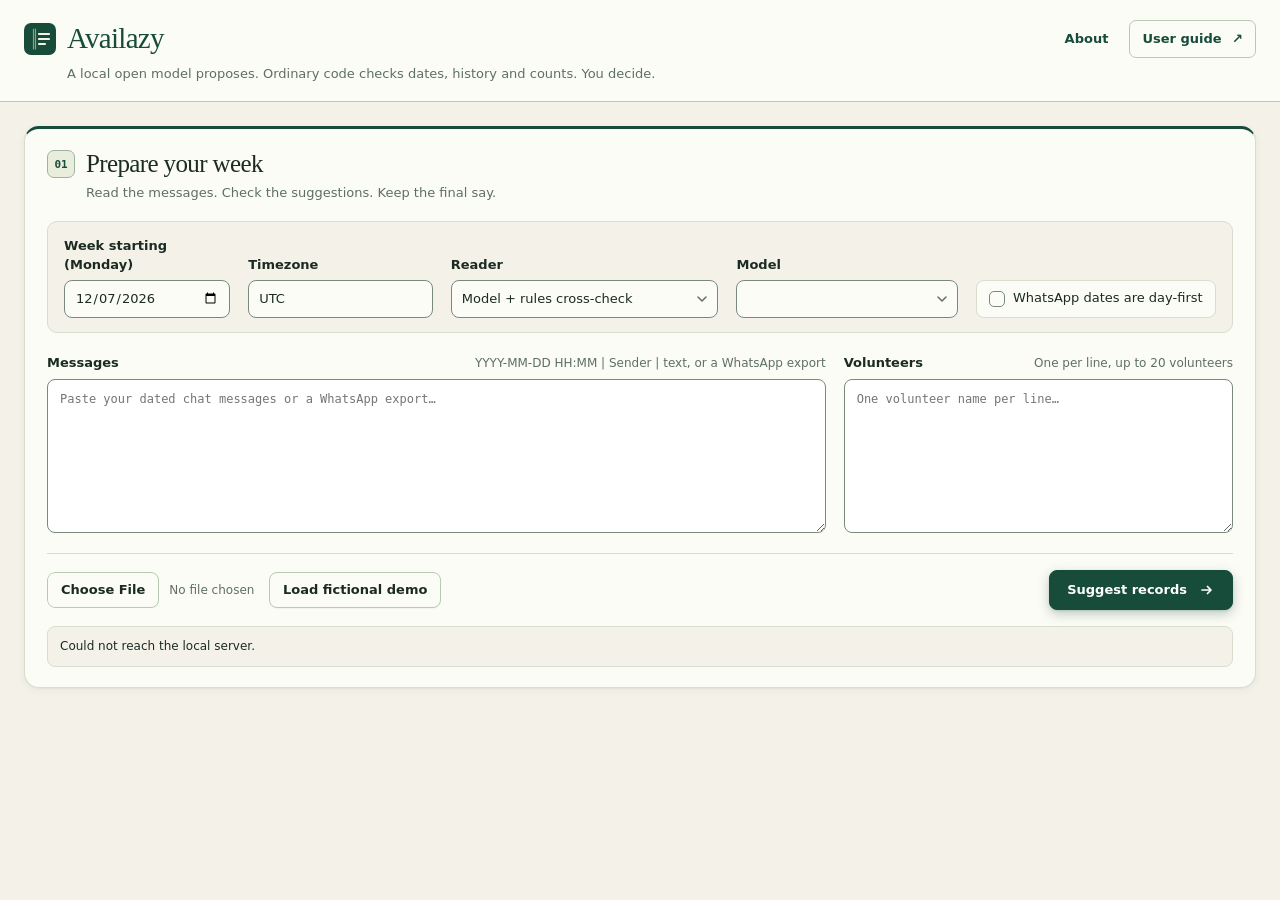
==== commit 9f3ebdcd: "made some fixes in the ui" ====
--- a/ui/index.html
+++ b/ui/index.html
@@ -11,13 +11,20 @@
 <body>
 <div id="replay-banner" class="banner" role="note" hidden>Replay: fictional messages and saved Gemma 4 outputs. To use your own messages,
   <a href="https://github.com/bipul724/availability-ledger" target="_blank" rel="noopener">run it locally</a> — nothing leaves your machine.</div>
-<header>
-  <h1><svg class="glyph" viewBox="0 0 32 32" aria-hidden="true"><rect width="32" height="32" rx="7"/><path class="g-margin" d="M9.5 6v20M11.5 6v20"/><path class="g-rule" d="M15 11h10M15 16h10M15 21h6"/></svg><a href="/" title="About Availazy">Availazy</a></h1>
-  <p>A local open model proposes. Ordinary code checks dates, history and counts. You decide.</p>
+<header class="app-header">
+  <div class="app-header-inner">
+    <h1><svg class="glyph" viewBox="0 0 32 32" aria-hidden="true"><rect width="32" height="32" rx="7"/><path class="g-margin" d="M9.5 6v20M11.5 6v20"/><path class="g-rule" d="M15 11h10M15 16h10M15 21h6"/></svg><a href="/" title="About Availazy">Availazy</a></h1>
+    <nav class="app-nav" aria-label="App navigation"><a href="/">About</a><a href="/docs" class="guide-link">User guide <span aria-hidden="true">↗</span></a></nav>
+    <p>A local open model proposes. Ordinary code checks dates, history and counts. You decide.</p>
+  </div>
 </header>
 
-<section id="setup" class="panel">
-  <div class="row">
+<section id="setup" class="panel" aria-labelledby="setup-title">
+  <div class="setup-heading">
+    <div class="section-title"><span class="step-number" aria-hidden="true">01</span><h2 id="setup-title">Prepare your week</h2></div>
+    <p>Read the messages. Check the suggestions. Keep the final say.</p>
+  </div>
+  <div class="row setup-options">
     <label>Week starting (Monday) <input type="date" id="week"></label>
     <label>Timezone <input id="tz" value="America/New_York" size="20"></label>
     <label>Reader
@@ -30,31 +37,35 @@
     <label>Model <select id="model"></select></label>
     <label class="check local-only"><input type="checkbox" id="dayfirst"> WhatsApp dates are day-first</label>
   </div>
-  <div class="row grow local-only">
-    <label class="grow">Messages (YYYY-MM-DD HH:MM | Sender | text, or a WhatsApp export)
-      <textarea id="text" rows="7" spellcheck="false"></textarea></label>
-    <label>Volunteers (one per line, up to 20)
-      <textarea id="roster" rows="7" spellcheck="false"></textarea></label>
+  <div class="row source-inputs local-only">
+    <label class="source-field" for="text"><span class="field-title" id="messages-label">Messages</span>
+      <textarea id="text" rows="7" spellcheck="false" placeholder="Paste your dated chat messages or a WhatsApp export…" aria-labelledby="messages-label" aria-describedby="message-format"></textarea>
+      <span class="field-help" id="message-format">YYYY-MM-DD HH:MM | Sender | text, or a WhatsApp export</span></label>
+    <label class="source-field" for="roster"><span class="field-title" id="volunteers-label">Volunteers</span>
+      <textarea id="roster" rows="7" spellcheck="false" placeholder="One volunteer name per line…" aria-labelledby="volunteers-label" aria-describedby="roster-format"></textarea>
+      <span class="field-help" id="roster-format">One per line, up to 20 volunteers</span></label>
   </div>
-  <div class="row">
-    <input type="file" id="file" class="local-only" accept=".txt,.csv,text/plain">
-    <button id="demo" type="button" class="local-only">Load fictional demo</button>
-    <button id="run" type="button" class="primary">Suggest records</button>
-    <span id="progress" role="status"></span>
+  <div class="row setup-actions">
+    <div class="source-actions local-only">
+      <label class="upload-label"><span class="sr-only">Upload messages from a text file</span><input type="file" id="file" class="local-only" accept=".txt,.csv,text/plain"></label>
+      <button id="demo" type="button" class="local-only">Load fictional demo</button>
+    </div>
+    <button id="run" type="button" class="primary">Suggest records <svg class="action-icon" viewBox="0 0 16 16" aria-hidden="true"><path d="M3 8h9M8.5 4.5 12 8l-3.5 3.5"/></svg></button>
   </div>
+  <p id="progress" role="status"></p>
 </section>
 
 <main id="workspace" hidden>
   <section id="review">
     <div class="review-head">
-      <h2>Messages and suggestions</h2>
+      <div class="section-title"><span class="step-number" aria-hidden="true">02</span><h2>Messages and suggestions</h2></div>
       <button id="accept-clean" type="button">Accept all suggestions without warnings</button>
     </div>
     <p class="hint" id="keys">Keyboard: J / K next / previous suggestion · A accept · R reject · E edit its first field · M mark its message reviewed · Esc leave a field</p>
     <p class="hint" id="review-state" role="status"></p>
     <div id="rows"></div>
   </section>
-  <aside id="summary">
+  <aside id="summary" aria-label="Week overview">
     <section class="panel">
       <h2>Needs a decision</h2>
       <ul id="issues"></ul>
--- a/ui/style.css
+++ b/ui/style.css
@@ -2,6 +2,8 @@
    bubbles, forest-green actions (--accent) separate from body ink (--text), sage quote highlights. Status colours keep a
    text value (--ok, --maybe, --no) and a border/accent value; red is reserved for cancellations, rejects and errors. */
 :root {
+  --page-width: 1440px;
+  --serif: "Iowan Old Style", "Charter", "Palatino Linotype", Palatino, Georgia, serif;
   --bg: #f4f2e8; --panel: #fcfcf6; --bubble: #ffffff; --wash: #e8eedb; --text: #1b2b23; --muted: #5e6f63;
   --line: #d7decd; --line-strong: #b9c9b2;
   --control: color-mix(in srgb, var(--muted) 70%, var(--line-strong));  /* form-control edges, >= 3:1 on the panel */
@@ -28,26 +30,53 @@
 @media (prefers-reduced-motion: reduce) { * { transition: none !important; } }
 
 /* ------------------------------------------------------------ header, banner, setup */
-header { padding: 30px 24px 26px; border-bottom: 1px solid var(--line); background: var(--panel); }
-header h1 { margin: 0; font-size: 26px; font-weight: 750; letter-spacing: -0.02em; display: flex; align-items: center; gap: 12px; }
-header .glyph { width: 34px; height: 34px; flex: none; fill: none; stroke-linecap: round; }  /* same ledger mark as the landing page (UI-09) */
+.app-header { padding: 20px 24px 18px; border-bottom: 1px solid var(--line-strong); background: var(--panel); }
+.app-header-inner { max-width: calc(var(--page-width) - 48px); margin: 0 auto; display: grid; grid-template-columns: 1fr auto; gap: 6px 24px; align-items: center; }
+header h1 { margin: 0; font: 400 29px/1.2 var(--serif); letter-spacing: -0.025em; display: flex; align-items: center; gap: 11px; }
+header .glyph { width: 32px; height: 32px; flex: none; fill: none; stroke-linecap: round; }
 header .glyph rect { fill: var(--glyph-bg); }
 header .glyph .g-margin { stroke: var(--glyph-margin); stroke-width: 1.2; }
 header .glyph .g-rule { stroke: var(--glyph-rule); stroke-width: 2.2; }
-header h1 a { color: var(--accent); text-decoration: none; }  /* back to the landing page (UI-09) */
-header h1 a:hover { text-decoration: underline; text-decoration-thickness: 2px; }
-header p { margin: 6px 0 0 46px; color: var(--muted); font-size: 15px; }
-@media (max-width: 600px) { header { padding: 22px 16px 18px; } header h1 { font-size: 22px; } header p { margin-left: 0; } }
+header h1 a { color: var(--accent); text-decoration: none; }
+header h1 a:hover { text-decoration: underline; text-decoration-thickness: 1px; }
+header p { grid-column: 1 / -1; margin: 0 0 0 43px; color: var(--muted); font-size: 13px; }
+.app-nav { display: flex; align-items: center; gap: 8px; }
+.app-nav a { padding: 8px 12px; border: 1px solid transparent; border-radius: 7px; text-decoration: none; font-size: 13px; font-weight: 550; white-space: nowrap; }
+.app-nav a:hover { background: var(--hover); }
+.app-nav .guide-link { border-color: var(--line-strong); background: var(--panel); }
+.app-nav span { margin-left: 6px; }
 .banner { position: sticky; top: 0; z-index: 10; padding: 9px 24px; background: var(--maybe-bg); border-bottom: 1px solid color-mix(in srgb, var(--maybe-accent) 35%, var(--line)); font-size: 13px; }
-.demo .local-only { display: none; }  /* hosted replay (DEP-02): no pasted or uploaded messages */
+.demo .local-only { display: none; }
 h2 { font-size: 15px; font-weight: 650; margin: 0 0 10px; letter-spacing: -0.01em; }
-.panel { background: var(--panel); border: 1px solid var(--line); border-radius: 14px; padding: 16px 18px; margin: 20px 24px; box-shadow: var(--shadow); }
-#summary .panel { margin: 0 0 14px; padding: 12px; }  /* the sheet needs the width (UI-01) */
-#setup { padding-top: 20px; box-shadow: inset 0 3px 0 var(--accent), var(--shadow); }
-.row { display: flex; flex-wrap: wrap; gap: 14px 18px; align-items: end; margin-bottom: 14px; }
-.row:last-child { margin-bottom: 0; }
-.row.grow > label { flex: 1 1 260px; }
-#setup .row:last-child { padding-top: 14px; border-top: 1px solid var(--line); align-items: center; }
+.panel { background: var(--panel); border: 1px solid var(--line); border-radius: 12px; padding: 16px 18px; box-shadow: var(--shadow); }
+#setup { max-width: calc(var(--page-width) - 48px); width: calc(100% - 48px); margin: 24px auto 30px; padding: 20px 22px; border-top: 3px solid var(--accent); border-radius: 15px; }
+.setup-heading { display: grid; gap: 4px; margin-bottom: 18px; }
+.section-title { display: flex; align-items: center; gap: 11px; min-width: 0; }
+.section-title h2 { margin: 0; font: 400 25px/1.2 var(--serif); letter-spacing: -0.025em; }
+.step-number { display: grid; place-items: center; flex: none; width: 28px; height: 28px; border: 1px solid color-mix(in srgb, var(--accent) 30%, var(--line)); border-radius: 7px; background: var(--accent-soft); color: var(--accent); font: 600 11px/1 ui-monospace, "SF Mono", Menlo, monospace; }
+.setup-heading p { margin: 0 0 0 39px; color: var(--muted); font-size: 13px; }  /* under the title text: 28px chip + 11px gap */
+.row { margin: 0 0 20px; }
+.setup-options { padding: 14px 16px; background: var(--bg); border: 1px solid var(--line); border-radius: 10px; }
+.setup-options { display: grid; grid-template-columns: minmax(140px, 0.9fr) minmax(155px, 1fr) minmax(225px, 1.45fr) minmax(180px, 1.2fr) minmax(185px, 1.3fr); gap: 14px 18px; align-items: end; }
+.demo .setup-options { grid-template-columns: minmax(140px, 0.9fr) minmax(155px, 1fr) minmax(225px, 1.45fr) minmax(180px, 1.2fr); }
+.setup-options > label { min-width: 0; }
+.setup-options input:not([type="checkbox"]), .setup-options select { width: 100%; min-width: 0; min-height: 38px; }
+.setup-options .check { min-height: 38px; line-height: 1.4; padding: 4px 12px; border: 1px solid var(--line); border-radius: 8px; background: var(--panel); }  /* sits on the input row like a control */
+.setup-options .check:hover { border-color: var(--control); }
+.source-inputs { display: grid; grid-template-columns: minmax(0, 2fr) minmax(0, 1fr); gap: 18px; }
+.source-field { min-width: 0; display: grid; grid-template-columns: auto minmax(0, 1fr); align-items: baseline; gap: 7px 12px; }
+.source-field textarea { grid-column: 1 / -1; grid-row: 2; }
+.setup-options > label:not(.check), .field-title { color: var(--text); font-size: 13px; font-weight: 600; }
+.field-help { grid-row: 1; grid-column: 2; justify-self: end; text-align: right; color: var(--muted); font-size: 12px; font-weight: 400; overflow-wrap: anywhere; }
+.source-inputs textarea { min-height: 154px; background: var(--bubble); }
+.setup-actions { display: flex; flex-wrap: wrap; align-items: center; justify-content: space-between; gap: 12px 18px; margin: 0; padding-top: 16px; border-top: 1px solid var(--line); }
+.source-actions { display: flex; flex-wrap: wrap; align-items: center; gap: 12px; min-width: 0; }
+.demo .setup-actions { padding-top: 0; border-top: 0; }  /* replay: no source actions, so no empty divided row */
+.upload-label { min-width: 0; }
+#file { width: 210px; max-width: 100%; font-size: 12px; }  /* Chrome shortens a long filename in the middle */
+#run { display: inline-flex; align-items: center; justify-content: center; gap: 12px; min-height: 40px; margin-left: auto; padding: 9px 17px; }
+.action-icon { width: 16px; height: 16px; fill: none; stroke: currentColor; stroke-width: 1.7; stroke-linecap: round; stroke-linejoin: round; }
+.sr-only { position: absolute; width: 1px; height: 1px; padding: 0; margin: -1px; overflow: hidden; clip: rect(0, 0, 0, 0); white-space: nowrap; border: 0; }
 
 /* ------------------------------------------------------------ controls */
 label { display: flex; flex-direction: column; gap: 5px; color: var(--muted); font-size: 12px; font-weight: 550; }
@@ -67,10 +96,10 @@
 input[type="file"] { border: 0; padding: 0; background: transparent; color: var(--muted); }
 input[type="file"]:focus { box-shadow: none; }
 input[type="file"]:focus-visible { outline: 2px solid var(--accent); outline-offset: 2px; border-radius: 8px; }
-input[type="file"]::file-selector-button { font: inherit; color: var(--text); background: var(--panel); border: 1px dashed var(--control);
-  border-radius: 8px; padding: 6px 12px; margin-right: 10px; cursor: pointer; }
-input[type="file"]::file-selector-button:hover { border-color: var(--accent); color: var(--accent); }
-button { cursor: pointer; padding: 6px 13px; font-weight: 550; box-shadow: 0 1px 1px rgb(25 50 35 / 0.04);
+input[type="file"]::file-selector-button { font: inherit; font-size: 13px; font-weight: 550; color: var(--text); background: var(--panel); border: 1px solid var(--line-strong);
+  border-radius: 8px; padding: 7px 13px; margin-right: 10px; cursor: pointer; box-shadow: 0 1px 1px rgb(25 50 35 / 0.04); }
+input[type="file"]::file-selector-button:hover { background: var(--hover); border-color: var(--muted); }
+button { cursor: pointer; padding: 7px 13px; font-weight: 550; box-shadow: 0 1px 1px rgb(25 50 35 / 0.04);
   transition: background-color 0.15s, border-color 0.15s, box-shadow 0.15s, transform 0.15s; }
 button:hover { background: var(--hover); border-color: var(--muted); }
 button:active { transform: translateY(1px); }
@@ -79,38 +108,68 @@
   box-shadow: 0 1px 2px rgb(16 24 40 / 0.1), 0 4px 12px color-mix(in srgb, var(--accent) 28%, transparent); }
 button.primary:hover { background: var(--accent-hover); border-color: var(--accent-hover);
   box-shadow: 0 1px 2px rgb(16 24 40 / 0.1), 0 6px 16px color-mix(in srgb, var(--accent) 35%, transparent); }
-#progress { color: var(--muted); font-size: 13px; }
+#progress { margin: 16px 0 0; padding: 10px 12px; color: var(--text); background: var(--bg); border: 1px solid var(--line); border-radius: 8px; font-size: 12px; line-height: 1.6; overflow-wrap: anywhere; }
+#progress:empty { display: none; }
 
 /* ------------------------------------------------------------ workspace */
 /* 432 px = the former 420 px column plus the summary's scrollbar, so the sheet keeps its width (UI-01) */
-main { display: grid; grid-template-columns: minmax(0, 1fr) minmax(320px, 432px); gap: 24px; padding: 0 24px 48px; align-items: start; }
+main { display: grid; grid-template-columns: minmax(0, 1fr) minmax(320px, 432px); gap: 24px; max-width: var(--page-width); margin: 0 auto; padding: 0 24px 48px; align-items: start; }
+#review { min-width: 0; container-type: inline-size; }
+#summary { min-width: 0; }
+#summary .panel { margin: 0 0 14px; padding: 12px; }
 @media (min-width: 901px) {  /* the summary stays beside the messages while reviewing a long week */
   #summary { position: sticky; top: 16px; max-height: calc(100vh - 32px); overflow-y: auto; overscroll-behavior: contain; scrollbar-width: thin; }
   .demo #summary { top: 56px; max-height: calc(100vh - 72px); }  /* below the replay banner */
 }
 @media (max-width: 900px) { main { grid-template-columns: 1fr; } }
-@media (max-width: 600px) { .panel { margin: 16px; } main { padding: 0 16px 40px; } }
-.review-head { display: flex; justify-content: space-between; align-items: center; gap: 10px; flex-wrap: wrap; margin: 4px 0 8px; }
-.review-head h2 { margin: 0; font-size: 19px; font-weight: 700; }
-#keys { margin-bottom: 6px; }
+@media (max-width: 1100px) {
+  .setup-options, .demo .setup-options { grid-template-columns: repeat(2, minmax(0, 1fr)); }
+  .setup-options .check { grid-column: 1 / -1; min-height: 24px; }
+}
+@media (max-width: 700px) { .source-inputs { grid-template-columns: minmax(0, 1fr); } }
+@media (max-width: 600px) {
+  .app-header { padding: 16px; }
+  .app-header-inner { gap: 10px; }
+  header h1 { font-size: 25px; }
+  header .glyph { width: 28px; height: 28px; }
+  header p { margin-left: 0; font-size: 12px; }
+  .app-nav { gap: 0; }
+  .app-nav a { padding: 7px 8px; font-size: 12px; }
+  .app-nav span { margin-left: 3px; }
+  #setup { width: calc(100% - 32px); margin: 18px auto 24px; padding: 18px 16px; }
+  .setup-heading { margin-bottom: 18px; }
+  .setup-heading p { max-width: 30ch; margin-left: 0; }
+  .setup-options { padding: 12px; }
+  .field-help { grid-column: 1 / -1; grid-row: 3; justify-self: start; text-align: left; }
+  .setup-options, .demo .setup-options { grid-template-columns: minmax(0, 1fr); }
+  .source-inputs { gap: 16px; }
+  .source-actions { width: 100%; gap: 14px; }
+  #run { width: 100%; margin: 4px 0 0; }
+  .section-title h2 { font-size: 23px; }
+  main { padding: 0 16px 40px; }
+}
+.review-head { display: flex; justify-content: space-between; align-items: center; gap: 12px; flex-wrap: wrap; margin: 0 0 12px; }
+#accept-clean { font-size: 12px; border-color: var(--line-strong); background: var(--panel); }
+#keys { margin-bottom: 12px; line-height: 1.7; }
 #review-state { color: var(--text); font-size: 13px; background: var(--accent-soft); border: 1px solid color-mix(in srgb, var(--accent) 25%, var(--line));
-  border-radius: 10px; padding: 8px 12px; margin: 10px 0 6px; }
+  border-radius: 8px; padding: 10px 12px; margin: 12px 0 4px; line-height: 1.65; }
 #review-state:empty { display: none; }
+body:has(.failure) #progress, body:has(.failure) #review-state { background: var(--maybe-bg); border-color: color-mix(in srgb, var(--maybe-accent) 55%, var(--line)); }
 
 /* ------------------------------------------------------------ messages and suggestion cards */
 .msgrow { display: grid; grid-template-columns: minmax(0, 2fr) minmax(0, 3fr); gap: 14px; border-top: 1px solid var(--line); padding: 18px 0; }
-@media (max-width: 700px) { .msgrow { grid-template-columns: 1fr; } }
-.msg { background: var(--bubble); border: 1px solid var(--line); border-radius: 4px 16px 16px 16px;
+@container (max-width: 660px) { .msgrow { grid-template-columns: minmax(0, 1fr); } }
+.msg { background: var(--bubble); border: 1px solid var(--line); border-top: 3px solid var(--line-strong); border-radius: 10px;
   padding: 12px 14px; align-self: start; box-shadow: var(--shadow); }
-.msg .meta { color: var(--muted); font-size: 12px; margin-bottom: 6px; font-variant-numeric: tabular-nums; }
+.msg .meta { color: var(--muted); font-size: 11px; margin-bottom: 9px; font-variant-numeric: tabular-nums; }
 .msg .meta strong { color: var(--text); font-weight: 650; }
-.msg .body { white-space: pre-wrap; overflow-wrap: anywhere; font-size: 14.5px; }
+.msg .body { white-space: pre-wrap; overflow-wrap: anywhere; font-size: 14px; line-height: 1.65; }
 .msg mark { background: var(--mark); color: inherit; border-radius: 3px; padding: 0 2px; box-shadow: inset 0 -2px 0 color-mix(in srgb, var(--ok-accent) 40%, transparent); }
 .cards { display: flex; flex-direction: column; gap: 10px; }
 .cards > div:last-child > button[data-act="add"] { border-style: dashed; color: var(--muted); background: transparent; box-shadow: none; }
 .cards > div:last-child > button[data-act="add"]:hover { color: var(--accent); border-color: var(--accent); background: var(--accent-soft); }
-.card { background: var(--panel); border: 1px solid var(--line); border-left: 4px solid var(--line); border-radius: 12px; padding: 12px;
-  box-shadow: var(--shadow); transition: box-shadow 0.15s, border-color 0.15s; }
+.card { background: var(--panel); border: 1px solid var(--line); border-left: 4px solid var(--line); border-radius: 10px; padding: 12px;
+  box-shadow: 0 1px 2px rgb(25 50 35 / 0.03); transition: box-shadow 0.15s, border-color 0.15s; }
 .card:hover { box-shadow: var(--shadow-lift); }
 .card.available { border-left-color: var(--ok-accent); }
 .card.conditional { border-left-color: var(--maybe-accent); }
@@ -123,8 +182,10 @@
 .msg-actions button[aria-pressed="true"] { background: var(--ok-bg); color: var(--ok); border-color: var(--ok-accent); }
 .msgrow.reviewed .msg { border-color: var(--ok-accent); background: color-mix(in srgb, var(--ok-bg) 30%, var(--panel)); }
 .msgrow.failed .msg { border-color: var(--maybe-accent); }
-.failure { background: var(--maybe-bg); border-left: 4px solid var(--maybe-accent); border-radius: 8px; padding: 10px 12px; font-size: 13px; }
-#summary .panel button + button { margin-left: 6px; }
+.failure { background: var(--maybe-bg); border: 1px solid color-mix(in srgb, var(--maybe-accent) 35%, var(--line)); border-left: 4px solid var(--maybe-accent); border-radius: 8px; padding: 12px 14px; font-size: 13px; line-height: 1.65; overflow-wrap: anywhere; }
+#summary .panel:has(#export-final) { display: flex; flex-direction: column; align-items: stretch; gap: 10px; }
+#summary .panel:has(#export-final) .hint { margin: 0 0 2px; }
+#summary .panel:has(#export-final) .check { margin-top: 2px; }
 .card .fields { display: flex; flex-wrap: wrap; gap: 8px; align-items: end; }
 .card .fields label { font-size: 11px; letter-spacing: 0.02em; }
 .card .fields input, .card .fields select { padding-top: 4px; padding-bottom: 4px; padding-left: 8px; }
@@ -155,7 +216,7 @@
 .none { color: var(--muted); font-size: 13px; padding: 4px 0; font-style: italic; }
 
 /* ------------------------------------------------------------ summary */
-#summary .panel > h2 { display: flex; align-items: center; gap: 8px; }
+#summary .panel > h2 { display: flex; align-items: center; gap: 8px; padding-bottom: 9px; margin-bottom: 10px; border-bottom: 1px solid var(--line); font-size: 14px; }
 #summary .panel > h2::before { content: ""; width: 8px; height: 8px; border-radius: 3px; flex: none; background: var(--accent); }
 #summary .panel:has(#issues) > h2::before { background: var(--maybe-accent); }
 #summary .panel:has(#chart) > h2::before { background: var(--chart-ok); }
@@ -174,12 +235,15 @@
 .hint { color: var(--muted); font-size: 12px; margin: 0 0 8px; }
 #sheet { container-type: inline-size; }
 table.sheet { border-collapse: collapse; width: 100%; table-layout: fixed; font-size: 11px; }
-table.sheet th, table.sheet td { border: 1px solid var(--line); padding: 2px; vertical-align: top; text-align: left; overflow-wrap: anywhere; }
-table.sheet th { background: var(--sunken); color: var(--muted); font-weight: 600; }
-table.sheet td:first-child { font-weight: 500; }
-table.sheet th:first-child { width: 17%; }
+table.sheet th, table.sheet td { border: 0; border-bottom: 1px solid var(--line); padding: 4px 2px; vertical-align: top; text-align: left; overflow-wrap: anywhere; }
+table.sheet td + td, table.sheet th + th { border-left: 1px solid color-mix(in srgb, var(--line) 60%, transparent); }  /* faint day columns */
+table.sheet th { padding-top: 2px; padding-bottom: 6px; border-bottom: 1px solid var(--line-strong); color: var(--muted); font-size: 10.5px; font-weight: 600; letter-spacing: 0.02em; }
+table.sheet tr:nth-child(odd) td { background: color-mix(in srgb, var(--bg) 55%, var(--panel)); }  /* row 1 is the header */
+table.sheet tr:hover td { background: var(--wash); }
+table.sheet td:first-child { padding-left: 4px; color: var(--text); font-weight: 600; line-height: 1.3; }
+table.sheet th:first-child { width: 17%; padding-left: 4px; }  /* wider names would squeeze the 7 day columns below a pending time (UI-01) */
 table.sheet .seg small, table.sheet .pending-change { overflow-wrap: normal; }  /* labels wrap between words only */
-.seg { display: block; border-radius: 4px; padding: 0 2px; margin-bottom: 2px; border: 1px solid transparent; }
+.seg { display: block; border-radius: 4px; padding: 0 2px; margin-bottom: 2px; border: 1px solid transparent; }  /* no tabular-nums: they widen times past the 45px day columns (UI-01) */
 .seg .t { white-space: nowrap; }  /* a time never splits; the range may wrap before the dash */
 .seg.pending { background: transparent; border: 1px dashed currentColor; }
 .seg small { display: block; font-size: 9px; }
@@ -188,7 +252,7 @@
   table.sheet, table.sheet tbody, table.sheet tr, table.sheet td { display: block; width: auto; }
   table.sheet tr:first-child { display: none; }
   table.sheet tr { border: 1px solid var(--line); border-radius: 6px; margin-bottom: 6px; padding: 4px 6px; }
-  table.sheet td { border: 0; padding: 1px 0; font-size: 12px; }
+  table.sheet td, table.sheet tr:nth-child(odd) td, table.sheet tr:hover td { border: 0; padding: 1px 0; font-size: 12px; background: none; }
   table.sheet td:first-child { font-weight: 600; width: auto; }
   table.sheet td.empty { display: none; }
   table.sheet td[data-day]::before { content: attr(data-day); color: var(--muted); display: inline-block; width: 4.5em; vertical-align: top; }
@@ -196,9 +260,11 @@
   table.sheet .seg small { display: inline; margin-left: 4px; }
 }
 .pending-change { display: block; font-size: 10px; color: var(--muted); border: 1px dashed var(--muted); border-radius: 4px; padding: 0 2px; }
-.legend { display: flex; flex-wrap: wrap; gap: 4px 12px; align-items: center; font-size: 12px; color: var(--muted); margin: 0 0 10px; }
-.legend > span { display: inline-flex; align-items: center; gap: 4px; }
-.legend .seg, .legend .pending-change { display: inline-block; margin: 0; }
+.legend { display: grid; grid-template-columns: repeat(2, minmax(0, 1fr)); gap: 7px 14px; align-items: center; font-size: 12px; color: var(--muted); margin: 0 0 12px;
+  padding: 9px 10px; background: var(--bg); border: 1px solid var(--line); border-radius: 8px; }
+.legend > span { display: flex; align-items: center; gap: 7px; min-width: 0; line-height: 1.35; }
+.legend .seg, .legend .pending-change { display: inline-block; flex: none; margin: 0; white-space: nowrap; }
+#sheet-legend > span:last-child { grid-column: 1 / -1; }  /* the long "pending change" explanation gets the full width */
 .sw { display: inline-block; width: 12px; height: 10px; border-radius: 2px; }
 .sw.acc-a { background: var(--chart-ok); }
 .sw.pen-a { background: var(--chart-ok); opacity: 0.4; }
@@ -207,6 +273,8 @@
   color-mix(in srgb, var(--chart-maybe) 30%, transparent); }
 .seg.available { background: var(--ok-bg); color: var(--ok); }
 .seg.conditional { background: var(--maybe-bg); color: var(--maybe); }
+.seg.available:not(.pending) { border-left: 2px solid var(--ok-accent); }
+.seg.conditional:not(.pending) { border-left: 2px solid var(--maybe-accent); }
 .seg.review { outline: 2px dashed var(--maybe-accent); }
 #chart svg { width: 100%; height: auto; display: block; }
 #chart .acc-a { fill: var(--chart-ok); }
